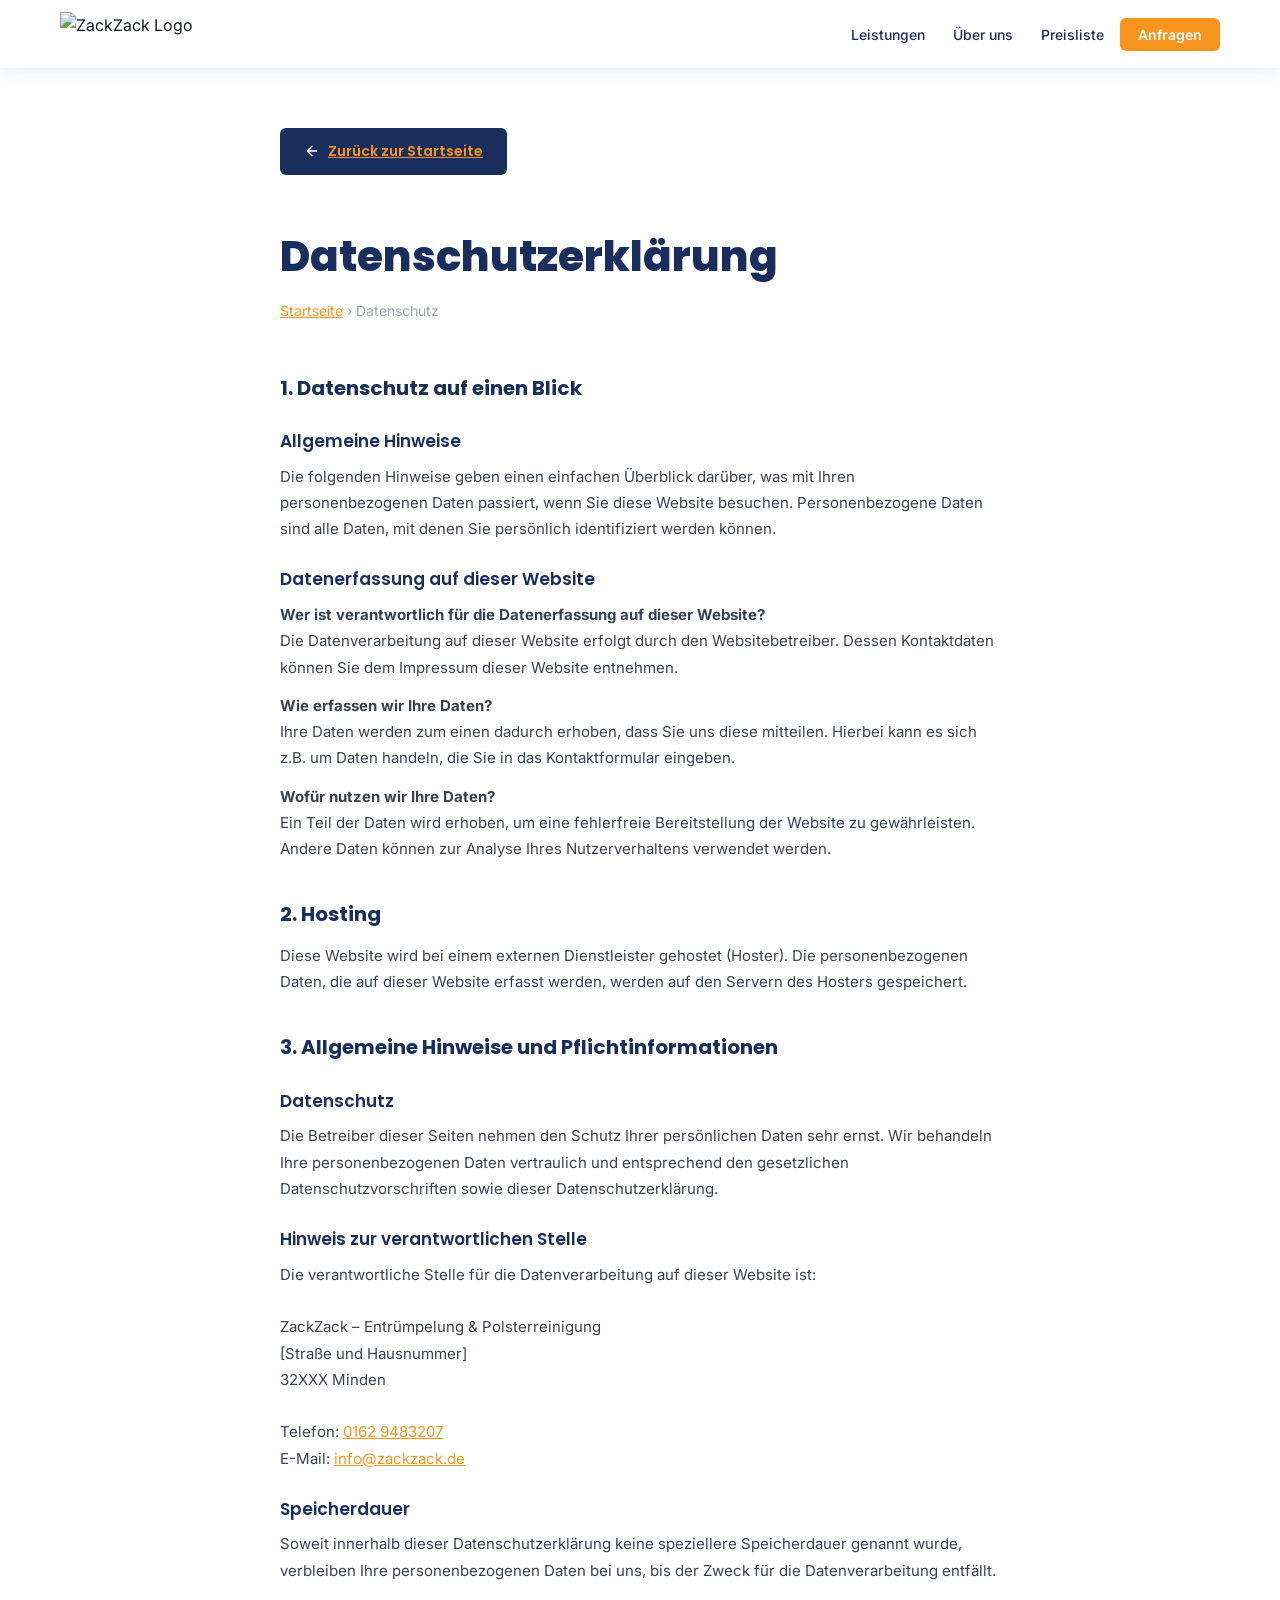
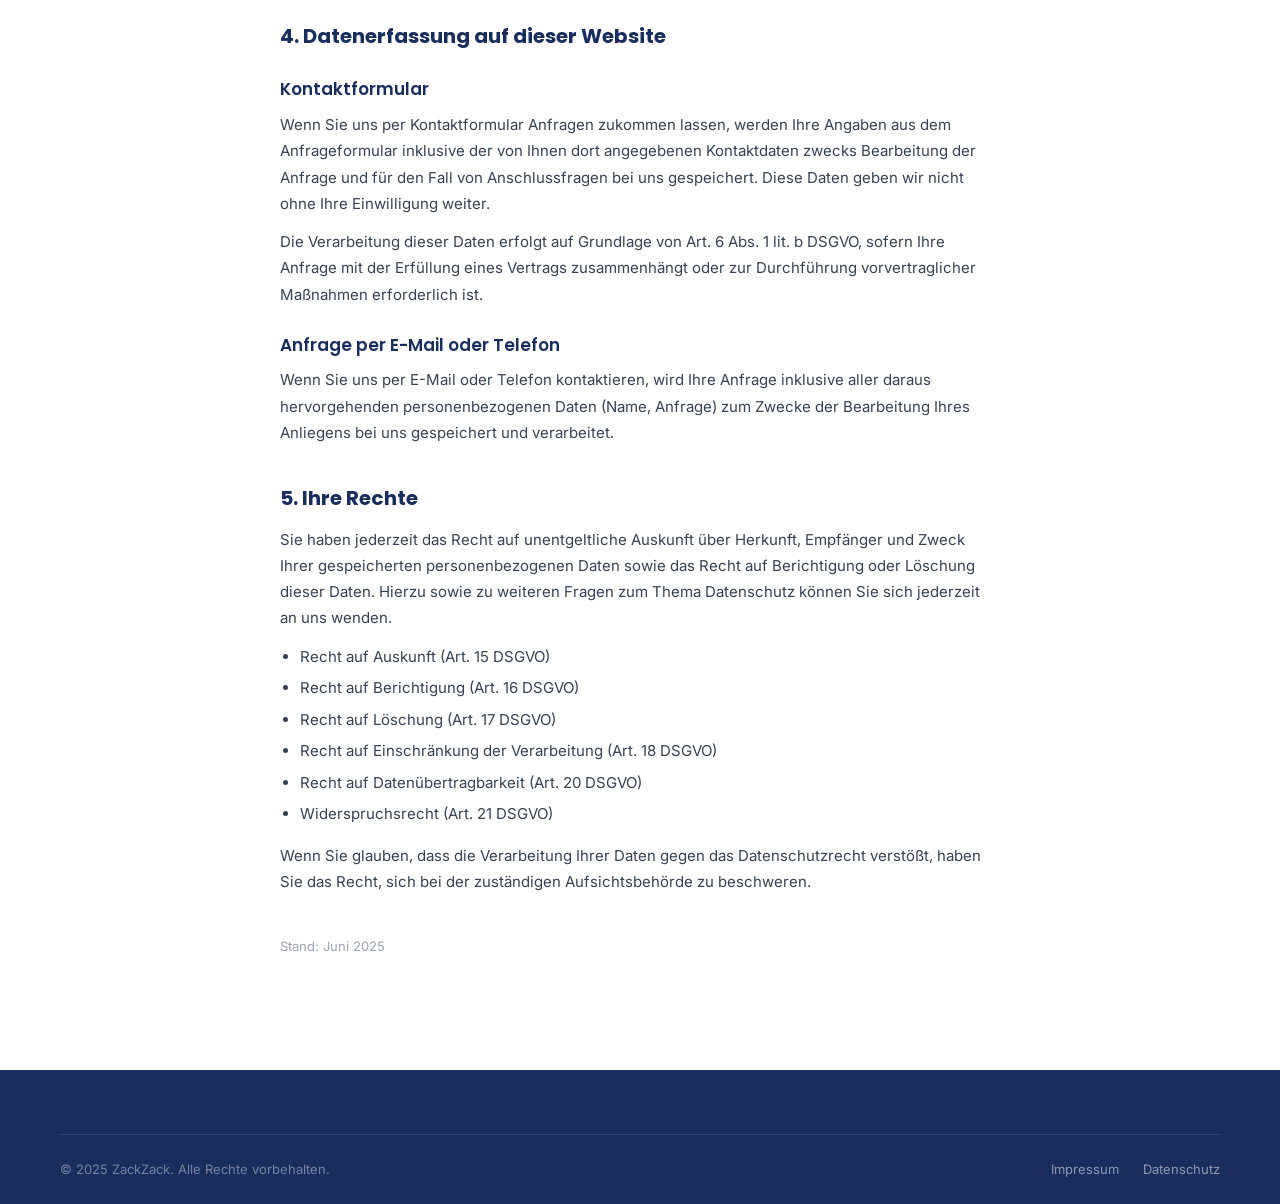
==== datenschutz.html @ 187dbf52 "Update website: Über uns, Kontaktdaten, Logo, Slogan, Impressum/Datenschutz - Logo-Image eingebunden" ====
<!DOCTYPE html>
<html lang="de">
<head>
  <meta charset="UTF-8">
  <meta name="viewport" content="width=device-width, initial-scale=1.0">
  <title>Datenschutzerklärung – ZackZack</title>
  <link rel="preconnect" href="https://fonts.googleapis.com">
  <link rel="preconnect" href="https://fonts.gstatic.com" crossorigin>
  <link href="https://fonts.googleapis.com/css2?family=Poppins:wght@600;700;800&family=Inter:wght@400;500;600&display=swap" rel="stylesheet">
  <link rel="stylesheet" href="style.css">
  <style>
    .legal-page { max-width: 760px; margin: 0 auto; padding: 60px 20px 100px; }
    .legal-page h1 { font-family: var(--font-display); font-weight: 800; font-size: clamp(28px,5vw,42px); color: var(--color-navy); margin-bottom: 8px; }
    .legal-page .breadcrumb { font-size: 14px; color: var(--color-gray-400); margin-bottom: 48px; }
    .legal-page .breadcrumb a { color: var(--color-orange); text-decoration: underline; }
    .legal-page h2 { font-family: var(--font-display); font-weight: 700; font-size: 20px; color: var(--color-navy); margin: 36px 0 12px; }
    .legal-page h3 { font-family: var(--font-display); font-weight: 600; font-size: 17px; color: var(--color-navy); margin: 24px 0 8px; }
    .legal-page p { font-size: 15px; color: var(--color-gray-700); line-height: 1.75; margin-bottom: 12px; }
    .legal-page ul { margin: 8px 0 16px 20px; list-style: disc; }
    .legal-page ul li { font-size: 15px; color: var(--color-gray-700); line-height: 1.7; margin-bottom: 6px; }
    .legal-page a { color: var(--color-orange); text-decoration: underline; }
    .legal-back { display: inline-flex; align-items: center; gap: 8px; background: var(--color-navy); color: #fff; padding: 12px 24px; border-radius: 6px; font-family: var(--font-display); font-weight: 600; font-size: 14px; margin-bottom: 48px; transition: background 150ms; }
    .legal-back:hover { background: var(--color-navy-light); }
    .legal-back svg { width: 16px; height: 16px; }
  </style>
</head>
<body>

  <header id="navbar" role="banner" style="position:sticky;top:0;z-index:100;background:#fff;box-shadow:0 2px 16px rgba(26,46,94,0.10);">
    <div class="nav-container">
      <a class="nav-logo" href="index.html" aria-label="ZackZack – Zurück zur Startseite">
        <img src="logo.png" alt="ZackZack Logo" class="nav-logo-img">
      </a>
      <nav aria-label="Hauptnavigation">
        <ul class="nav-links" role="list" style="display:flex;">
          <li><a href="index.html#leistungen">Leistungen</a></li>
          <li><a href="index.html#ueber-uns">Über uns</a></li>
          <li><a href="index.html#preisliste">Preisliste</a></li>
          <li><a href="index.html#kontakt" class="nav-cta-btn">Anfragen</a></li>
        </ul>
      </nav>
    </div>
  </header>

  <main>
    <div class="legal-page">
      <a class="legal-back" href="index.html">
        <svg viewBox="0 0 24 24" fill="none" aria-hidden="true"><path d="M19 12H5M12 5l-7 7 7 7" stroke="white" stroke-width="2" stroke-linecap="round" stroke-linejoin="round"/></svg>
        Zurück zur Startseite
      </a>

      <h1>Datenschutzerklärung</h1>
      <p class="breadcrumb"><a href="index.html">Startseite</a> &rsaquo; Datenschutz</p>

      <h2>1. Datenschutz auf einen Blick</h2>
      <h3>Allgemeine Hinweise</h3>
      <p>Die folgenden Hinweise geben einen einfachen Überblick darüber, was mit Ihren personenbezogenen Daten passiert, wenn Sie diese Website besuchen. Personenbezogene Daten sind alle Daten, mit denen Sie persönlich identifiziert werden können.</p>

      <h3>Datenerfassung auf dieser Website</h3>
      <p><strong>Wer ist verantwortlich für die Datenerfassung auf dieser Website?</strong><br>
      Die Datenverarbeitung auf dieser Website erfolgt durch den Websitebetreiber. Dessen Kontaktdaten können Sie dem Impressum dieser Website entnehmen.</p>
      <p><strong>Wie erfassen wir Ihre Daten?</strong><br>
      Ihre Daten werden zum einen dadurch erhoben, dass Sie uns diese mitteilen. Hierbei kann es sich z.B. um Daten handeln, die Sie in das Kontaktformular eingeben.</p>
      <p><strong>Wofür nutzen wir Ihre Daten?</strong><br>
      Ein Teil der Daten wird erhoben, um eine fehlerfreie Bereitstellung der Website zu gewährleisten. Andere Daten können zur Analyse Ihres Nutzerverhaltens verwendet werden.</p>

      <h2>2. Hosting</h2>
      <p>Diese Website wird bei einem externen Dienstleister gehostet (Hoster). Die personenbezogenen Daten, die auf dieser Website erfasst werden, werden auf den Servern des Hosters gespeichert.</p>

      <h2>3. Allgemeine Hinweise und Pflichtinformationen</h2>
      <h3>Datenschutz</h3>
      <p>Die Betreiber dieser Seiten nehmen den Schutz Ihrer persönlichen Daten sehr ernst. Wir behandeln Ihre personenbezogenen Daten vertraulich und entsprechend den gesetzlichen Datenschutzvorschriften sowie dieser Datenschutzerklärung.</p>

      <h3>Hinweis zur verantwortlichen Stelle</h3>
      <p>Die verantwortliche Stelle für die Datenverarbeitung auf dieser Website ist:<br><br>
      ZackZack – Entrümpelung &amp; Polsterreinigung<br>
      [Straße und Hausnummer]<br>
      32XXX Minden<br><br>
      Telefon: <a href="tel:01629483207">0162 9483207</a><br>
      E-Mail: <a href="mailto:info@zackzack.de">info@zackzack.de</a></p>

      <h3>Speicherdauer</h3>
      <p>Soweit innerhalb dieser Datenschutzerklärung keine speziellere Speicherdauer genannt wurde, verbleiben Ihre personenbezogenen Daten bei uns, bis der Zweck für die Datenverarbeitung entfällt.</p>

      <h2>4. Datenerfassung auf dieser Website</h2>
      <h3>Kontaktformular</h3>
      <p>Wenn Sie uns per Kontaktformular Anfragen zukommen lassen, werden Ihre Angaben aus dem Anfrageformular inklusive der von Ihnen dort angegebenen Kontaktdaten zwecks Bearbeitung der Anfrage und für den Fall von Anschlussfragen bei uns gespeichert. Diese Daten geben wir nicht ohne Ihre Einwilligung weiter.</p>
      <p>Die Verarbeitung dieser Daten erfolgt auf Grundlage von Art. 6 Abs. 1 lit. b DSGVO, sofern Ihre Anfrage mit der Erfüllung eines Vertrags zusammenhängt oder zur Durchführung vorvertraglicher Maßnahmen erforderlich ist.</p>

      <h3>Anfrage per E-Mail oder Telefon</h3>
      <p>Wenn Sie uns per E-Mail oder Telefon kontaktieren, wird Ihre Anfrage inklusive aller daraus hervorgehenden personenbezogenen Daten (Name, Anfrage) zum Zwecke der Bearbeitung Ihres Anliegens bei uns gespeichert und verarbeitet.</p>

      <h2>5. Ihre Rechte</h2>
      <p>Sie haben jederzeit das Recht auf unentgeltliche Auskunft über Herkunft, Empfänger und Zweck Ihrer gespeicherten personenbezogenen Daten sowie das Recht auf Berichtigung oder Löschung dieser Daten. Hierzu sowie zu weiteren Fragen zum Thema Datenschutz können Sie sich jederzeit an uns wenden.</p>
      <ul>
        <li>Recht auf Auskunft (Art. 15 DSGVO)</li>
        <li>Recht auf Berichtigung (Art. 16 DSGVO)</li>
        <li>Recht auf Löschung (Art. 17 DSGVO)</li>
        <li>Recht auf Einschränkung der Verarbeitung (Art. 18 DSGVO)</li>
        <li>Recht auf Datenübertragbarkeit (Art. 20 DSGVO)</li>
        <li>Widerspruchsrecht (Art. 21 DSGVO)</li>
      </ul>
      <p>Wenn Sie glauben, dass die Verarbeitung Ihrer Daten gegen das Datenschutzrecht verstößt, haben Sie das Recht, sich bei der zuständigen Aufsichtsbehörde zu beschweren.</p>

      <p style="margin-top:40px;font-size:13px;color:var(--color-gray-400);">Stand: Juni 2025</p>
    </div>
  </main>

  <footer id="footer" role="contentinfo">
    <div class="container">
      <div class="footer-bottom" style="padding:24px 0;border-top:1px solid rgba(255,255,255,0.10);">
        <p>&copy; 2025 ZackZack. Alle Rechte vorbehalten.</p>
        <nav aria-label="Rechtliche Links">
          <a href="impressum.html">Impressum</a>
          <a href="datenschutz.html">Datenschutz</a>
        </nav>
      </div>
    </div>
  </footer>

</body>
</html>
---- style.css ----
/* ==========================================================================
   1. RESET & BASE
   ========================================================================== */
*, *::before, *::after { box-sizing: border-box; margin: 0; padding: 0; }

html {
  scroll-behavior: smooth;
  scroll-padding-top: 72px;
  font-size: 16px;
  -webkit-text-size-adjust: 100%;
}

body {
  font-family: var(--font-body);
  color: var(--color-text);
  background: var(--color-white);
  line-height: 1.625;
  overflow-x: hidden;
}

img, svg { display: block; max-width: 100%; }
a { color: inherit; text-decoration: none; }
ul { list-style: none; }
address { font-style: normal; }
button { cursor: pointer; border: none; background: none; font: inherit; }

p, li { hyphens: auto; hyphenate-limit-chars: 6 3 3; }

/* ==========================================================================
   2. CSS CUSTOM PROPERTIES
   ========================================================================== */
:root {
  --color-orange:       #F7941D;
  --color-orange-dark:  #D97B0A;
  --color-orange-light: #FDF0DC;
  --color-navy:         #1A2E5E;
  --color-navy-light:   #243F7A;
  --color-white:        #FFFFFF;
  --color-off-white:    #F8F9FB;
  --color-gray-100:     #EAECF0;
  --color-gray-400:     #9CA3AF;
  --color-gray-700:     #374151;
  --color-text:         #111827;
  --color-error:        #DC2626;
  --color-success:      #25D366;

  --radius-card: 12px;
  --radius-btn:  6px;
  --shadow-card: 0 2px 12px rgba(26,46,94,0.10);
  --shadow-hover: 0 8px 24px rgba(26,46,94,0.16);
  --shadow-sticky: 0 2px 16px rgba(26,46,94,0.14);

  --font-display: 'Poppins', -apple-system, 'Segoe UI', system-ui, sans-serif;
  --font-body:    'Inter', -apple-system, 'Segoe UI', system-ui, sans-serif;

  --nav-h: 68px;
}

/* ==========================================================================
   3. GLOBAL UTILITIES
   ========================================================================== */
.container {
  max-width: 1200px;
  margin: 0 auto;
  padding: 0 20px;
}

.section { padding: 80px 0; background: var(--color-white); }
.section--alt { background: var(--color-off-white); }
.section--navy { background: var(--color-navy); }

.section-header { text-align: center; margin-bottom: 56px; }

.section-eyebrow {
  display: inline-block;
  font-family: var(--font-body);
  font-weight: 600;
  font-size: 11px;
  letter-spacing: 0.12em;
  text-transform: uppercase;
  color: var(--color-orange);
  margin-bottom: 12px;
}

.section-eyebrow--light { color: rgba(247,148,29,0.9); }

.section-header h2 {
  font-family: var(--font-display);
  font-weight: 700;
  font-size: clamp(26px, 4vw, 36px);
  color: var(--color-navy);
  line-height: 1.2;
  margin-bottom: 16px;
}

.section-header--light h2 { color: #fff; }

.section-desc {
  font-size: 16px;
  color: var(--color-gray-700);
  max-width: 520px;
  margin: 0 auto;
}

.inline-badge {
  display: inline-block;
  background: var(--color-orange);
  color: #fff;
  font-size: 13px;
  font-weight: 700;
  padding: 2px 10px;
  border-radius: 100px;
  font-style: normal;
}

/* Buttons */
.btn {
  display: inline-flex;
  align-items: center;
  justify-content: center;
  gap: 8px;
  font-family: var(--font-display);
  font-weight: 600;
  font-size: 15px;
  padding: 13px 28px;
  border-radius: var(--radius-btn);
  transition: background 180ms ease, color 180ms ease, border-color 180ms ease,
              transform 150ms ease, box-shadow 150ms ease;
  white-space: nowrap;
}

.btn-primary {
  background: var(--color-orange);
  color: #fff;
  border: 2px solid transparent;
}
.btn-primary:hover {
  background: var(--color-orange-dark);
  transform: translateY(-2px);
  box-shadow: 0 6px 20px rgba(247,148,29,0.35);
}
.btn-primary:active { transform: translateY(0); }

.btn-outline {
  background: transparent;
  color: #fff;
  border: 2px solid rgba(255,255,255,0.6);
}
.btn-outline:hover {
  background: #fff;
  color: var(--color-navy);
  border-color: #fff;
  transform: translateY(-2px);
}

.btn-secondary {
  background: transparent;
  color: var(--color-navy);
  border: 2px solid var(--color-navy);
}
.btn-secondary:hover {
  background: var(--color-navy);
  color: #fff;
  transform: translateY(-2px);
}

/* Scroll reveal */
.reveal {
  opacity: 0;
  transform: translateY(24px);
  transition: opacity 0.55s ease, transform 0.55s ease;
}
.reveal.visible {
  opacity: 1;
  transform: translateY(0);
}

/* ==========================================================================
   4. SKIP LINK
   ========================================================================== */
.skip-link {
  position: absolute;
  top: -100%;
  left: 16px;
  background: var(--color-orange);
  color: #fff;
  padding: 8px 16px;
  border-radius: 0 0 6px 6px;
  font-weight: 600;
  z-index: 999;
  transition: top 0.15s;
}
.skip-link:focus { top: 0; }

/* ==========================================================================
   5. NAVBAR
   ========================================================================== */
#navbar {
  position: sticky;
  top: 0;
  z-index: 100;
  background: rgba(255,255,255,0.98);
  transition: box-shadow 0.2s ease, backdrop-filter 0.2s ease;
}

#navbar.navbar--scrolled {
  box-shadow: var(--shadow-sticky);
  backdrop-filter: blur(10px);
  -webkit-backdrop-filter: blur(10px);
  background: rgba(255,255,255,0.95);
}

.nav-container {
  max-width: 1200px;
  margin: 0 auto;
  padding: 0 20px;
  height: var(--nav-h);
  display: flex;
  align-items: center;
  justify-content: space-between;
  gap: 24px;
}

/* Logo */
.nav-logo {
  display: flex;
  align-items: center;
  flex-shrink: 0;
}
.nav-logo-img {
  height: 44px;
  width: auto;
  object-fit: contain;
}

/* Nav links */
.nav-links {
  display: none;
  align-items: center;
  gap: 4px;
}

.nav-links a {
  font-family: var(--font-body);
  font-weight: 500;
  font-size: 14px;
  color: var(--color-navy);
  padding: 8px 12px;
  border-radius: 6px;
  transition: background 150ms, color 150ms;
}
.nav-links a:hover { background: var(--color-off-white); }
.nav-links a.nav-link--active { color: var(--color-orange); }

.nav-cta-btn {
  background: var(--color-orange) !important;
  color: #fff !important;
  padding: 8px 18px !important;
  border-radius: 6px;
  font-weight: 600 !important;
}
.nav-cta-btn:hover {
  background: var(--color-orange-dark) !important;
}

/* Hamburger */
.hamburger {
  display: flex;
  flex-direction: column;
  gap: 5px;
  width: 32px;
  padding: 4px;
  flex-shrink: 0;
}
.hamburger span {
  display: block;
  height: 2px;
  background: var(--color-navy);
  border-radius: 2px;
  transition: transform 0.25s ease, opacity 0.25s ease;
  transform-origin: center;
}
.hamburger[aria-expanded="true"] span:nth-child(1) {
  transform: translateY(7px) rotate(45deg);
}
.hamburger[aria-expanded="true"] span:nth-child(2) {
  opacity: 0;
  transform: scaleX(0);
}
.hamburger[aria-expanded="true"] span:nth-child(3) {
  transform: translateY(-7px) rotate(-45deg);
}

/* Mobile nav */
.nav-mobile {
  background: var(--color-navy);
  border-top: 1px solid rgba(255,255,255,0.08);
}
.nav-mobile ul {
  max-width: 1200px;
  margin: 0 auto;
  padding: 8px 20px 16px;
}
.nav-mobile li a {
  display: block;
  color: rgba(255,255,255,0.85);
  font-family: var(--font-body);
  font-size: 15px;
  font-weight: 500;
  padding: 14px 0;
  border-bottom: 1px solid rgba(255,255,255,0.08);
  transition: color 150ms;
}
.nav-mobile li:last-child a { border-bottom: none; color: var(--color-orange); font-weight: 600; }
.nav-mobile li a:hover { color: #fff; }

/* ==========================================================================
   6. HERO
   ========================================================================== */
#hero {
  background: var(--color-navy);
  min-height: 100dvh;
  display: flex;
  flex-direction: column;
  position: relative;
  overflow: hidden;
}

#hero::before {
  content: '';
  position: absolute;
  top: -120px;
  right: -80px;
  width: 500px;
  height: 500px;
  border-radius: 50%;
  background: radial-gradient(circle, rgba(247,148,29,0.10) 0%, transparent 70%);
  pointer-events: none;
}

.hero-inner {
  flex: 1;
  display: flex;
  align-items: center;
  padding-top: 60px;
  padding-bottom: 40px;
  gap: 40px;
}

.hero-content { flex: 1; max-width: 600px; }

.hero-eyebrow {
  display: inline-block;
  font-family: var(--font-body);
  font-size: 11px;
  font-weight: 600;
  letter-spacing: 0.14em;
  text-transform: uppercase;
  color: var(--color-orange);
  margin-bottom: 20px;
}

.hero-headline {
  font-family: var(--font-display);
  font-weight: 800;
  font-size: clamp(44px, 7vw, 72px);
  line-height: 1.05;
  color: #fff;
  letter-spacing: -0.02em;
  margin-bottom: 16px;
}

.hero-accent { color: var(--color-orange); }

.hero-slogan {
  font-family: var(--font-display);
  font-weight: 600;
  font-size: clamp(17px, 2.5vw, 22px);
  color: rgba(255,255,255,0.90);
  margin-bottom: 20px;
  letter-spacing: 0.01em;
}

.hero-sub {
  font-size: clamp(15px, 2vw, 17px);
  color: rgba(255,255,255,0.65);
  line-height: 1.7;
  max-width: 500px;
  margin-bottom: 36px;
}

.hero-actions {
  display: flex;
  flex-wrap: wrap;
  gap: 12px;
  margin-bottom: 36px;
}

.hero-badges {
  display: flex;
  flex-wrap: wrap;
  gap: 10px;
}

.badge {
  display: inline-flex;
  align-items: center;
  gap: 7px;
  background: rgba(255,255,255,0.08);
  border: 1px solid rgba(255,255,255,0.15);
  border-radius: 100px;
  padding: 7px 14px;
  font-family: var(--font-body);
  font-size: 12px;
  font-weight: 500;
  color: rgba(255,255,255,0.85);
}
.badge svg { width: 14px; height: 14px; flex-shrink: 0; }

/* Hero visual */
.hero-visual {
  display: none;
  flex-direction: column;
  gap: 16px;
  flex-shrink: 0;
  width: 280px;
}

.hero-visual-card {
  background: rgba(255,255,255,0.07);
  border: 1px solid rgba(255,255,255,0.12);
  border-radius: 16px;
  padding: 24px;
  display: flex;
  flex-direction: column;
  gap: 8px;
  transition: background 200ms;
}
.hero-visual-card:hover { background: rgba(255,255,255,0.11); }

.hero-visual-card--featured {
  background: rgba(247,148,29,0.12);
  border-color: rgba(247,148,29,0.35);
}
.hero-visual-card--featured:hover { background: rgba(247,148,29,0.18); }

.hvc-icon svg { width: 64px; height: 64px; margin-bottom: 4px; }
.hvc-label {
  font-family: var(--font-display);
  font-weight: 600;
  font-size: 15px;
  color: #fff;
}
.hvc-sub {
  font-size: 13px;
  color: var(--color-orange);
  font-weight: 600;
}

.hero-tagline-card {
  background: var(--color-orange);
  border-radius: 12px;
  padding: 18px 24px;
  font-family: var(--font-display);
  font-weight: 700;
  font-size: 13px;
  color: #fff;
  letter-spacing: 0.02em;
  text-align: center;
}

/* Scroll hint */
.hero-scroll-hint {
  display: flex;
  justify-content: center;
  padding: 20px 0 28px;
  animation: bounce 2s ease-in-out infinite;
}
.hero-scroll-hint svg { width: 24px; height: 24px; }

@keyframes bounce {
  0%, 100% { transform: translateY(0); }
  50% { transform: translateY(6px); }
}

/* ==========================================================================
   7. LEISTUNGEN
   ========================================================================== */
.leistungen-grid {
  display: grid;
  grid-template-columns: 1fr;
  gap: 24px;
}

.leistung-card {
  background: var(--color-white);
  border: 1.5px solid var(--color-gray-100);
  border-radius: var(--radius-card);
  padding: 36px 32px;
  border-top: 4px solid transparent;
  position: relative;
  transition: border-top-color 200ms, box-shadow 200ms, transform 200ms;
}
.leistung-card:hover {
  border-top-color: var(--color-orange);
  box-shadow: var(--shadow-hover);
  transform: translateY(-4px);
}

/* Featured card – Entrümpelung im Vordergrund */
.leistung-card--featured {
  border-top: 4px solid var(--color-orange);
  background: linear-gradient(135deg, #fff 80%, var(--color-orange-light) 100%);
  box-shadow: var(--shadow-hover);
}
.leistung-card--featured:hover { transform: translateY(-6px); }

.leistung-featured-badge {
  position: absolute;
  top: -1px;
  right: 28px;
  background: var(--color-orange);
  color: #fff;
  font-family: var(--font-display);
  font-size: 11px;
  font-weight: 600;
  letter-spacing: 0.06em;
  text-transform: uppercase;
  padding: 4px 14px 5px;
  border-radius: 0 0 8px 8px;
}

.card-icon {
  width: 60px;
  height: 60px;
  background: var(--color-orange-light);
  border-radius: 12px;
  display: flex;
  align-items: center;
  justify-content: center;
  margin-bottom: 20px;
  color: var(--color-orange);
}
.card-icon svg { width: 32px; height: 32px; }

.card-icon--large {
  width: 72px;
  height: 72px;
  background: var(--color-orange);
}
.card-icon--large svg { width: 38px; height: 38px; color: #fff; }

.leistung-card h3 {
  font-family: var(--font-display);
  font-weight: 700;
  font-size: 22px;
  color: var(--color-navy);
  margin-bottom: 12px;
}

.leistung-card p {
  font-size: 15px;
  color: var(--color-gray-700);
  line-height: 1.7;
  margin-bottom: 20px;
}

.card-desc-featured {
  font-size: 15px;
  color: var(--color-gray-700);
  line-height: 1.7;
  margin-bottom: 20px;
}

.card-features {
  display: flex;
  flex-direction: column;
  gap: 8px;
  margin-bottom: 28px;
}

.card-features li {
  display: flex;
  align-items: center;
  gap: 10px;
  font-size: 14px;
  color: var(--color-gray-700);
}
.card-features li::before {
  content: '';
  display: block;
  width: 18px;
  height: 18px;
  background: var(--color-orange-light);
  border-radius: 50%;
  flex-shrink: 0;
  background-image: url("data:image/svg+xml,%3Csvg viewBox='0 0 18 18' fill='none' xmlns='http://www.w3.org/2000/svg'%3E%3Cpath d='M4.5 9l3 3 6-6' stroke='%23F7941D' stroke-width='1.5' stroke-linecap='round' stroke-linejoin='round'/%3E%3C/svg%3E");
  background-repeat: no-repeat;
  background-position: center;
}

.card-btn { width: 100%; }

/* ==========================================================================
   8. ÜBER UNS
   ========================================================================== */
.ueber-uns-layout {
  display: grid;
  grid-template-columns: 1fr;
  gap: 48px;
  align-items: start;
}

.ueber-uns-content .section-eyebrow { display: block; margin-bottom: 12px; }

.ueber-uns-content h2 {
  font-family: var(--font-display);
  font-weight: 700;
  font-size: clamp(26px, 4vw, 36px);
  color: var(--color-navy);
  margin-bottom: 20px;
  line-height: 1.2;
}

.ueber-uns-content p {
  font-size: 16px;
  color: var(--color-gray-700);
  line-height: 1.75;
  margin-bottom: 16px;
}

.ueber-uns-stats {
  display: flex;
  gap: 32px;
  flex-wrap: wrap;
  margin: 32px 0;
  padding: 24px;
  background: var(--color-off-white);
  border-radius: var(--radius-card);
  border-left: 4px solid var(--color-orange);
}

.stat-item {
  display: flex;
  flex-direction: column;
  gap: 4px;
}

.stat-number {
  font-family: var(--font-display);
  font-weight: 800;
  font-size: 32px;
  color: var(--color-orange);
  line-height: 1;
}

.stat-label {
  font-size: 13px;
  color: var(--color-gray-700);
  font-weight: 500;
}

.ueber-uns-visual {
  display: grid;
  grid-template-columns: 1fr;
  gap: 16px;
}

.ueber-uns-card {
  background: var(--color-white);
  border: 1.5px solid var(--color-gray-100);
  border-radius: var(--radius-card);
  padding: 24px;
  display: flex;
  flex-direction: column;
  gap: 10px;
  transition: border-color 200ms, box-shadow 200ms;
}
.ueber-uns-card:hover {
  border-color: rgba(247,148,29,0.4);
  box-shadow: var(--shadow-card);
}

.uac-icon {
  width: 48px;
  height: 48px;
  background: var(--color-orange-light);
  border-radius: 10px;
  display: flex;
  align-items: center;
  justify-content: center;
}
.uac-icon svg { width: 26px; height: 26px; }

.ueber-uns-card h4 {
  font-family: var(--font-display);
  font-weight: 600;
  font-size: 16px;
  color: var(--color-navy);
}

.ueber-uns-card p {
  font-size: 14px;
  color: var(--color-gray-700);
  line-height: 1.6;
}

/* ==========================================================================
   9. PREISLISTE
   ========================================================================== */
.price-grid {
  display: grid;
  grid-template-columns: 1fr;
  gap: 16px;
  margin-bottom: 40px;
}

.price-category {
  background: var(--color-white);
  border: 1.5px solid var(--color-gray-100);
  border-radius: var(--radius-card);
  padding: 24px;
  transition: border-color 200ms, box-shadow 200ms;
}
.price-category:hover {
  border-color: rgba(247,148,29,0.4);
  box-shadow: var(--shadow-card);
}

.price-cat-title {
  display: flex;
  align-items: center;
  gap: 8px;
  font-family: var(--font-display);
  font-weight: 600;
  font-size: 13px;
  text-transform: uppercase;
  letter-spacing: 0.06em;
  color: var(--color-navy);
  margin-bottom: 16px;
  padding-bottom: 12px;
  border-bottom: 1.5px solid var(--color-gray-100);
}
.price-cat-title svg {
  width: 18px;
  height: 18px;
  color: var(--color-orange);
  flex-shrink: 0;
}

.price-items { display: flex; flex-direction: column; }
.price-items--grid { display: grid; grid-template-columns: 1fr; }

.price-item {
  display: flex;
  justify-content: space-between;
  align-items: center;
  padding: 10px 0;
  border-bottom: 1px solid var(--color-gray-100);
}
.price-item:last-child { border-bottom: none; padding-bottom: 0; }

.price-item-name {
  font-size: 14px;
  color: var(--color-gray-700);
  font-family: var(--font-body);
  font-weight: 400;
}
.price-item-price {
  font-size: 14px;
  font-weight: 600;
  color: var(--color-navy);
  font-variant-numeric: tabular-nums;
  white-space: nowrap;
  margin-left: 12px;
}

.price-footer {
  display: flex;
  flex-direction: column;
  align-items: center;
  gap: 20px;
  text-align: center;
}

.mindestauftrag-badge {
  display: inline-flex;
  align-items: center;
  gap: 8px;
  background: var(--color-orange);
  color: #fff;
  padding: 12px 24px;
  border-radius: 100px;
  font-family: var(--font-display);
  font-weight: 600;
  font-size: 14px;
}
.mindestauftrag-badge svg { width: 18px; height: 18px; flex-shrink: 0; }

/* ==========================================================================
   10. VORTEILE
   ========================================================================== */
.vorteile-grid {
  display: grid;
  grid-template-columns: 1fr;
  gap: 20px;
}

.vorteil-card {
  background: rgba(255,255,255,0.06);
  border: 1px solid rgba(255,255,255,0.10);
  border-radius: var(--radius-card);
  padding: 36px 28px;
  transition: background 200ms, border-color 200ms;
}
.vorteil-card:hover {
  background: rgba(255,255,255,0.10);
  border-color: rgba(247,148,29,0.35);
}

.vorteil-icon {
  width: 56px;
  height: 56px;
  background: rgba(247,148,29,0.15);
  border-radius: 12px;
  display: flex;
  align-items: center;
  justify-content: center;
  margin-bottom: 20px;
  color: var(--color-orange);
}
.vorteil-icon svg { width: 26px; height: 26px; }

.vorteil-card h3 {
  font-family: var(--font-display);
  font-weight: 600;
  font-size: 20px;
  color: #fff;
  margin-bottom: 12px;
}

.vorteil-card p {
  font-size: 15px;
  color: rgba(255,255,255,0.70);
  line-height: 1.7;
}

/* ==========================================================================
   11. KONTAKT
   ========================================================================== */
.kontakt-layout {
  display: grid;
  grid-template-columns: 1fr;
  gap: 48px;
}

.kontakt-info .section-eyebrow { display: block; margin-bottom: 12px; }

.kontakt-info h2 {
  font-family: var(--font-display);
  font-weight: 700;
  font-size: clamp(26px, 4vw, 36px);
  color: var(--color-navy);
  margin-bottom: 16px;
  line-height: 1.2;
}

.kontakt-info > p {
  font-size: 16px;
  color: var(--color-gray-700);
  line-height: 1.7;
  margin-bottom: 32px;
}

.kontakt-details { display: flex; flex-direction: column; gap: 16px; }

.kontakt-detail-item {
  display: flex;
  align-items: center;
  gap: 12px;
  font-size: 15px;
  color: var(--color-navy);
}
.kontakt-detail-item svg {
  width: 20px;
  height: 20px;
  color: var(--color-orange);
  flex-shrink: 0;
}
.kontakt-detail-item a:hover { color: var(--color-orange); text-decoration: underline; }

/* Form */
.kontakt-form {
  background: var(--color-white);
  border: 1.5px solid var(--color-gray-100);
  border-radius: var(--radius-card);
  padding: 36px 32px;
  box-shadow: var(--shadow-card);
}

.form-row {
  display: grid;
  grid-template-columns: 1fr;
  gap: 20px;
}

.form-group { display: flex; flex-direction: column; gap: 6px; margin-bottom: 20px; }
.form-group:last-of-type { margin-bottom: 0; }

label {
  font-family: var(--font-body);
  font-weight: 500;
  font-size: 14px;
  color: var(--color-gray-700);
}

.required-mark { color: var(--color-orange); }

input[type="text"],
input[type="email"],
input[type="tel"],
textarea {
  width: 100%;
  height: 48px;
  border: 1.5px solid var(--color-gray-100);
  border-radius: 8px;
  padding: 0 14px;
  font-family: var(--font-body);
  font-size: 16px;
  color: var(--color-text);
  background: var(--color-off-white);
  transition: border-color 150ms, box-shadow 150ms, background 150ms;
  outline: none;
}

textarea {
  height: auto;
  min-height: 120px;
  padding: 12px 14px;
  resize: vertical;
}

input:focus-visible,
textarea:focus-visible {
  border-color: var(--color-orange);
  box-shadow: 0 0 0 3px rgba(247,148,29,0.18);
  background: #fff;
}

input::placeholder,
textarea::placeholder { color: var(--color-gray-400); }

.form-group.has-error input,
.form-group.has-error textarea {
  border-color: var(--color-error);
  box-shadow: 0 0 0 3px rgba(220,38,38,0.12);
}

.form-error {
  font-size: 12px;
  color: var(--color-error);
  min-height: 18px;
  display: block;
}

.btn-submit {
  width: 100%;
  margin-top: 24px;
  font-size: 16px;
  padding: 15px 28px;
}
.btn-submit:disabled { opacity: 0.6; cursor: not-allowed; transform: none !important; }

.btn-spinner svg {
  width: 20px;
  height: 20px;
  animation: spin 0.8s linear infinite;
}
@keyframes spin { to { transform: rotate(360deg); } }

.form-privacy {
  margin-top: 12px;
  font-size: 12px;
  color: var(--color-gray-400);
  text-align: center;
  line-height: 1.5;
}
.form-privacy a { color: var(--color-navy); text-decoration: underline; }
.form-privacy a:hover { color: var(--color-orange); }

.form-success {
  text-align: center;
  padding: 40px 20px;
}
.form-success svg {
  width: 56px;
  height: 56px;
  margin: 0 auto 20px;
  color: var(--color-orange);
}
.form-success h3 {
  font-family: var(--font-display);
  font-size: 24px;
  color: var(--color-navy);
  margin-bottom: 12px;
}
.form-success p {
  font-size: 15px;
  color: var(--color-gray-700);
}

/* ==========================================================================
   12. FOOTER
   ========================================================================== */
#footer {
  background: var(--color-navy);
  padding-top: 64px;
}

.footer-top {
  display: grid;
  grid-template-columns: 1fr;
  gap: 40px;
  padding-bottom: 48px;
  border-bottom: 1px solid rgba(255,255,255,0.10);
}

.footer-logo-link {
  display: flex;
  align-items: center;
  gap: 10px;
  margin-bottom: 16px;
}

.footer-logo-img {
  height: 40px;
  width: auto;
  object-fit: contain;
  filter: brightness(0) invert(1);
}

.footer-logo-text {
  font-family: var(--font-display);
  font-weight: 800;
  font-size: 20px;
  letter-spacing: -0.01em;
  text-shadow: 0 0 0 2px #FFFFFF;
}

.footer-logo-text .logo-zack1 { color: #fff; }
.footer-logo-text .logo-zack2 { color: var(--color-orange); }

.footer-tagline {
  font-family: var(--font-display);
  font-weight: 600;
  font-size: 13px;
  letter-spacing: 0.14em;
  color: var(--color-orange);
  margin-bottom: 10px;
}

.footer-desc {
  font-size: 14px;
  color: rgba(255,255,255,0.55);
  line-height: 1.6;
  max-width: 260px;
}

.footer-nav-title {
  font-family: var(--font-body);
  font-weight: 600;
  font-size: 11px;
  text-transform: uppercase;
  letter-spacing: 0.1em;
  color: rgba(255,255,255,0.45);
  margin-bottom: 16px;
}

.footer-nav ul { display: flex; flex-direction: column; gap: 10px; }
.footer-nav a {
  font-size: 14px;
  color: rgba(255,255,255,0.70);
  transition: color 150ms;
}
.footer-nav a:hover { color: #fff; }

.footer-contact address {
  display: flex;
  flex-direction: column;
  gap: 10px;
}
.footer-contact p,
.footer-contact a {
  font-size: 14px;
  color: rgba(255,255,255,0.70);
  transition: color 150ms;
  line-height: 1.5;
}
.footer-contact a:hover { color: #fff; }

.footer-bottom {
  display: flex;
  flex-direction: column;
  align-items: center;
  gap: 12px;
  padding: 24px 0;
  text-align: center;
}
.footer-bottom p {
  font-size: 13px;
  color: rgba(255,255,255,0.40);
}
.footer-bottom nav { display: flex; gap: 24px; }
.footer-bottom nav a {
  font-size: 13px;
  color: rgba(255,255,255,0.50);
  transition: color 150ms;
}
.footer-bottom nav a:hover { color: rgba(255,255,255,0.85); }

/* ==========================================================================
   13. SCROLL-TO-TOP BUTTON  (oben rechts, erscheint ab 400px)
   ========================================================================== */
.scroll-top-btn {
  position: fixed;
  top: calc(var(--nav-h) + 16px);
  right: 20px;
  z-index: 200;
  width: 44px;
  height: 44px;
  background: var(--color-navy);
  border-radius: 50%;
  display: flex;
  align-items: center;
  justify-content: center;
  box-shadow: 0 4px 16px rgba(26,46,94,0.30);
  opacity: 0;
  transform: translateY(-8px);
  pointer-events: none;
  transition: opacity 250ms ease, transform 250ms ease, background 150ms;
}
.scroll-top-btn:hover { background: var(--color-orange); }
.scroll-top-btn svg { width: 20px; height: 20px; }

.scroll-top-btn.visible {
  opacity: 1;
  transform: translateY(0);
  pointer-events: auto;
}

/* ==========================================================================
   14. WHATSAPP BUTTON
   ========================================================================== */
.whatsapp-btn {
  position: fixed;
  bottom: 28px;
  right: 28px;
  z-index: 200;
  width: 56px;
  height: 56px;
  background: var(--color-success);
  border-radius: 50%;
  display: flex;
  align-items: center;
  justify-content: center;
  box-shadow: 0 4px 20px rgba(37,211,102,0.40);
  transition: transform 150ms ease, box-shadow 150ms ease;
  animation: wa-pulse 1.5s ease-out 3;
}
.whatsapp-btn:hover {
  transform: scale(1.10);
  box-shadow: 0 6px 28px rgba(37,211,102,0.55);
}
.whatsapp-btn svg { width: 28px; height: 28px; }

.whatsapp-tooltip {
  position: absolute;
  right: calc(100% + 10px);
  top: 50%;
  transform: translateY(-50%) translateX(6px);
  background: var(--color-navy);
  color: #fff;
  font-family: var(--font-body);
  font-size: 12px;
  font-weight: 500;
  padding: 6px 12px;
  border-radius: 6px;
  white-space: nowrap;
  opacity: 0;
  pointer-events: none;
  transition: opacity 200ms ease, transform 200ms ease;
}
.whatsapp-tooltip::after {
  content: '';
  position: absolute;
  left: 100%;
  top: 50%;
  transform: translateY(-50%);
  border: 5px solid transparent;
  border-left-color: var(--color-navy);
}
.whatsapp-btn:hover .whatsapp-tooltip {
  opacity: 1;
  transform: translateY(-50%) translateX(0);
}

@keyframes wa-pulse {
  0%   { box-shadow: 0 0 0 0 rgba(37,211,102,0.6); }
  70%  { box-shadow: 0 0 0 12px rgba(37,211,102,0); }
  100% { box-shadow: 0 4px 20px rgba(37,211,102,0.40); }
}

/* ==========================================================================
   15. RESPONSIVE – TABLET 768px
   ========================================================================== */
@media (min-width: 768px) {

  .nav-links { display: flex; }
  .hamburger { display: none; }

  .hero-visual { display: flex; }
  .hero-inner { gap: 60px; }

  .leistungen-grid { grid-template-columns: 1fr 1fr; }

  .ueber-uns-layout { grid-template-columns: 1fr 1fr; }
  .ueber-uns-visual { grid-template-columns: 1fr; }

  .price-grid { grid-template-columns: repeat(2, 1fr); }
  .price-category--wide { grid-column: span 2; }
  .price-items--grid { grid-template-columns: 1fr 1fr; }

  .vorteile-grid { grid-template-columns: 1fr 1fr; }

  .form-row { grid-template-columns: 1fr 1fr; }

  .footer-top { grid-template-columns: 1fr 1fr; }
  .footer-bottom { flex-direction: row; justify-content: space-between; text-align: left; }
}

/* ==========================================================================
   16. RESPONSIVE – DESKTOP 1024px
   ========================================================================== */
@media (min-width: 1024px) {

  .section { padding: 100px 0; }

  .price-grid { grid-template-columns: repeat(3, 1fr); }
  .price-category--wide { grid-column: span 2; }

  .vorteile-grid { grid-template-columns: repeat(3, 1fr); }

  .kontakt-layout { grid-template-columns: 1fr 1.5fr; gap: 64px; align-items: start; }

  .footer-top { grid-template-columns: 1.4fr 1fr 1fr; }

  .ueber-uns-visual { grid-template-columns: 1fr; }
}

/* ==========================================================================
   17. REDUCED MOTION
   ========================================================================== */
@media (prefers-reduced-motion: reduce) {
  html { scroll-behavior: auto; }

  .reveal {
    opacity: 1;
    transform: none;
    transition: none;
  }

  .hero-scroll-hint { animation: none; }
  .whatsapp-btn { animation: none; }
  .btn-spinner svg { animation: none; }

  .btn,
  .leistung-card,
  .vorteil-card,
  .price-category,
  .ueber-uns-card,
  .scroll-top-btn,
  .whatsapp-btn,
  .whatsapp-tooltip,
  .nav-links a,
  .nav-mobile li a {
    transition: none;
  }
}
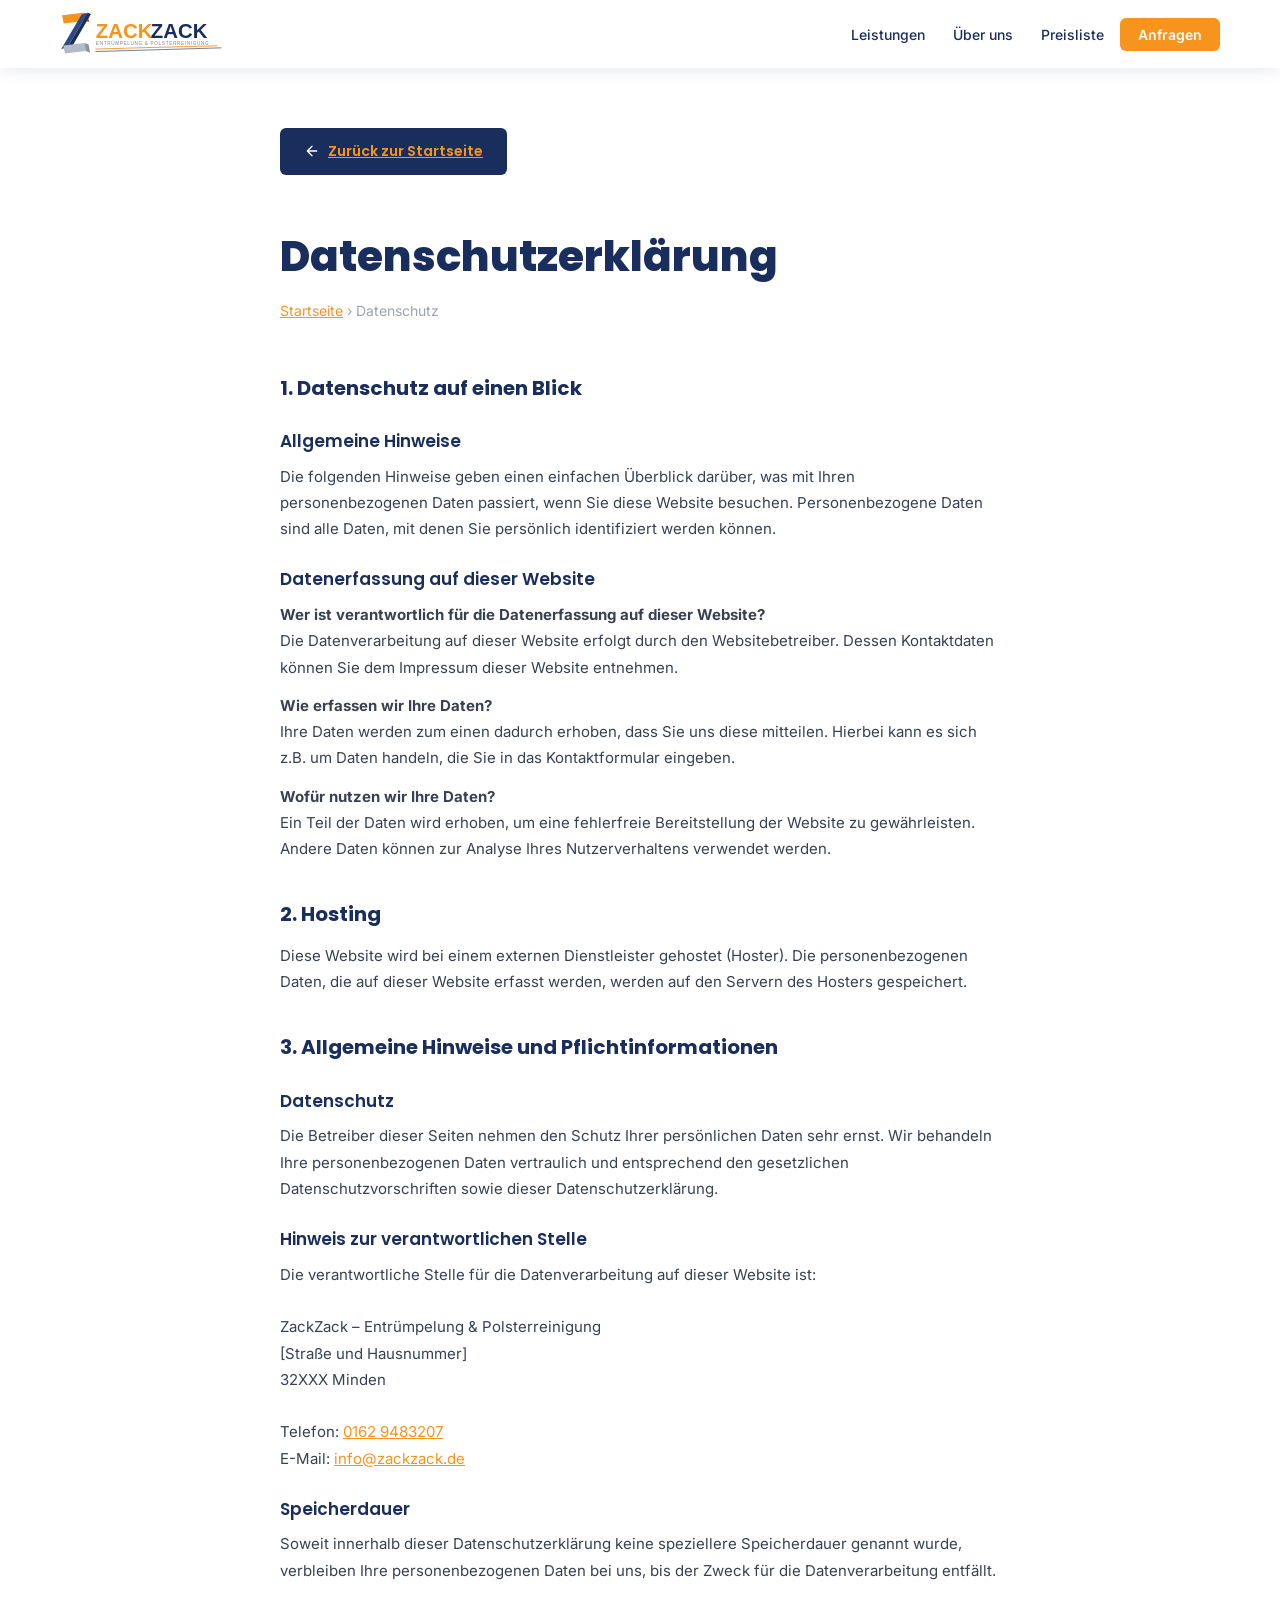
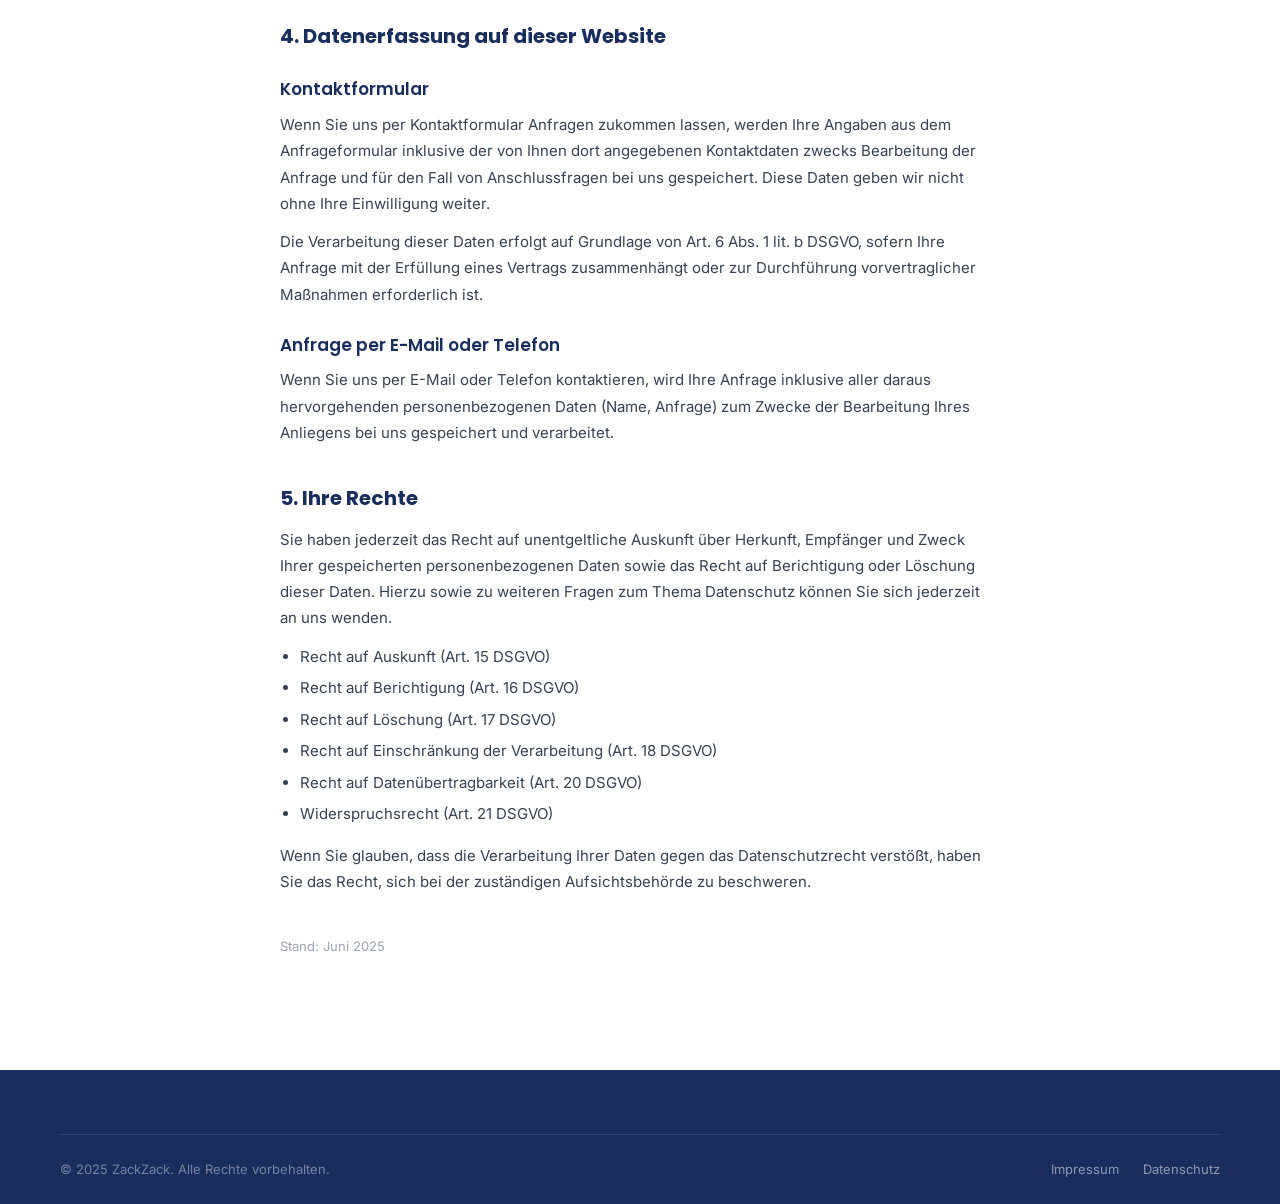
==== commit 4791f0e7: "Add SVG logo recreation – no external file needed" ====
--- a/datenschutz.html
+++ b/datenschutz.html
@@ -29,7 +29,7 @@
   <header id="navbar" role="banner" style="position:sticky;top:0;z-index:100;background:#fff;box-shadow:0 2px 16px rgba(26,46,94,0.10);">
     <div class="nav-container">
       <a class="nav-logo" href="index.html" aria-label="ZackZack – Zurück zur Startseite">
-        <img src="logo.png" alt="ZackZack Logo" class="nav-logo-img">
+        <img src="logo.svg" alt="ZackZack Logo" class="nav-logo-img">
       </a>
       <nav aria-label="Hauptnavigation">
         <ul class="nav-links" role="list" style="display:flex;">
